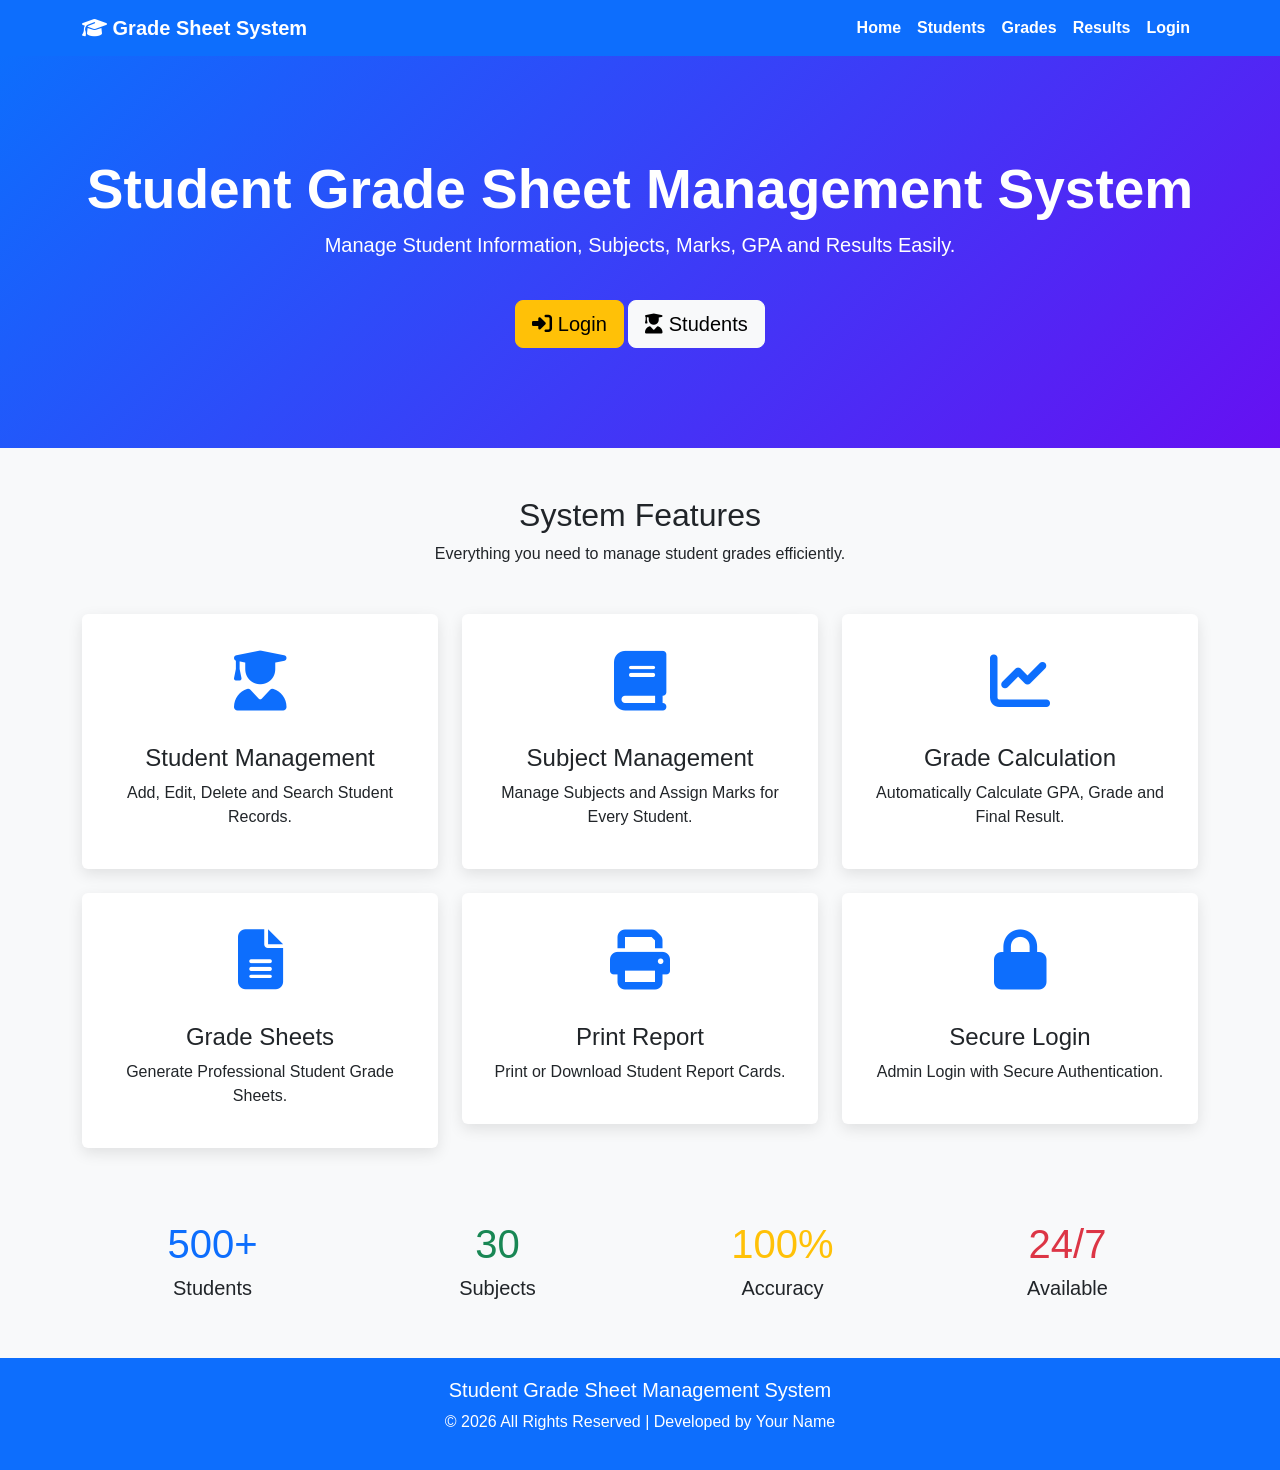
==== homepage.html @ 7509b76b "Add homepage.html" ====
<!DOCTYPE html>
<html lang="en">
<head>
    <meta charset="UTF-8">
    <meta name="viewport" content="width=device-width, initial-scale=1.0">
    <title>Student Grade Sheet Management System</title>

    <!-- Bootstrap -->
    <link href="https://cdn.jsdelivr.net/npm/bootstrap@5.3.3/dist/css/bootstrap.min.css" rel="stylesheet">

    <!-- Font Awesome -->
    <link rel="stylesheet" href="https://cdnjs.cloudflare.com/ajax/libs/font-awesome/6.6.0/css/all.min.css">

    <style>
        body{
            font-family: Arial, sans-serif;
            background:#f8f9fa;
        }

        .navbar{
            background:#0d6efd;
        }

        .navbar-brand,
        .nav-link{
            color:white !important;
            font-weight:bold;
        }

        .hero{
            background:linear-gradient(135deg,#0d6efd,#6610f2);
            color:white;
            padding:100px 0;
            text-align:center;
        }

        .hero h1{
            font-size:55px;
            font-weight:bold;
        }

        .hero p{
            font-size:20px;
        }

        .card{
            transition:.4s;
            border:none;
            box-shadow:0 5px 15px rgba(0,0,0,.1);
        }

        .card:hover{
            transform:translateY(-10px);
        }

        .icon{
            font-size:60px;
            color:#0d6efd;
        }

        footer{
            background:#0d6efd;
            color:white;
            padding:20px;
            margin-top:50px;
        }
    </style>

</head>
<body>

<!-- Navbar -->

<nav class="navbar navbar-expand-lg">
<div class="container">

<a class="navbar-brand" href="#">
<i class="fas fa-graduation-cap"></i>
Grade Sheet System
</a>

<button class="navbar-toggler bg-light" data-bs-toggle="collapse" data-bs-target="#menu">
<span class="navbar-toggler-icon"></span>
</button>

<div class="collapse navbar-collapse" id="menu">

<ul class="navbar-nav ms-auto">

<li class="nav-item">
<a class="nav-link" href="#">Home</a>
</li>

<li class="nav-item">
<a class="nav-link" href="Student.aspx">Students</a>
</li>

<li class="nav-item">
<a class="nav-link" href="Grade.aspx">Grades</a>
</li>

<li class="nav-item">
<a class="nav-link" href="Result.aspx">Results</a>
</li>

<li class="nav-item">
<a class="nav-link" href="Login.aspx">Login</a>
</li>

</ul>

</div>

</div>
</nav>

<!-- Hero -->

<section class="hero">

<div class="container">

<h1>Student Grade Sheet Management System</h1>

<p>
Manage Student Information, Subjects, Marks, GPA and Results Easily.
</p>

<br>

<a href="Login.aspx" class="btn btn-warning btn-lg">
<i class="fas fa-sign-in-alt"></i>
Login
</a>

<a href="Student.aspx" class="btn btn-light btn-lg">
<i class="fas fa-user-graduate"></i>
Students
</a>

</div>

</section>

<!-- Features -->

<div class="container mt-5">

<div class="text-center mb-5">

<h2>System Features</h2>

<p>Everything you need to manage student grades efficiently.</p>

</div>

<div class="row">

<div class="col-md-4 mb-4">

<div class="card p-4 text-center">

<div class="icon">
<i class="fas fa-user-graduate"></i>
</div>

<h4 class="mt-3">Student Management</h4>

<p>
Add, Edit, Delete and Search Student Records.
</p>

</div>

</div>

<div class="col-md-4 mb-4">

<div class="card p-4 text-center">

<div class="icon">
<i class="fas fa-book"></i>
</div>

<h4 class="mt-3">Subject Management</h4>

<p>
Manage Subjects and Assign Marks for Every Student.
</p>

</div>

</div>

<div class="col-md-4 mb-4">

<div class="card p-4 text-center">

<div class="icon">
<i class="fas fa-chart-line"></i>
</div>

<h4 class="mt-3">Grade Calculation</h4>

<p>
Automatically Calculate GPA, Grade and Final Result.
</p>

</div>

</div>

</div>

<div class="row">

<div class="col-md-4 mb-4">

<div class="card p-4 text-center">

<div class="icon">
<i class="fas fa-file-alt"></i>
</div>

<h4 class="mt-3">Grade Sheets</h4>

<p>
Generate Professional Student Grade Sheets.
</p>

</div>

</div>

<div class="col-md-4 mb-4">

<div class="card p-4 text-center">

<div class="icon">
<i class="fas fa-print"></i>
</div>

<h4 class="mt-3">Print Report</h4>

<p>
Print or Download Student Report Cards.
</p>

</div>

</div>

<div class="col-md-4 mb-4">

<div class="card p-4 text-center">

<div class="icon">
<i class="fas fa-lock"></i>
</div>

<h4 class="mt-3">Secure Login</h4>

<p>
Admin Login with Secure Authentication.
</p>

</div>

</div>

</div>

</div>

<!-- Statistics -->

<section class="container mt-5">

<div class="row text-center">

<div class="col-md-3">
<h1 class="text-primary">500+</h1>
<h5>Students</h5>
</div>

<div class="col-md-3">
<h1 class="text-success">30</h1>
<h5>Subjects</h5>
</div>

<div class="col-md-3">
<h1 class="text-warning">100%</h1>
<h5>Accuracy</h5>
</div>

<div class="col-md-3">
<h1 class="text-danger">24/7</h1>
<h5>Available</h5>
</div>

</div>

</section>

<!-- Footer -->

<footer class="text-center">

<h5>Student Grade Sheet Management System</h5>

<p>
© 2026 All Rights Reserved | Developed by Your Name
</p>

</footer>

<script src="https://cdn.jsdelivr.net/npm/bootstrap@5.3.3/dist/js/bootstrap.bundle.min.js"></script>

</body>
</html>
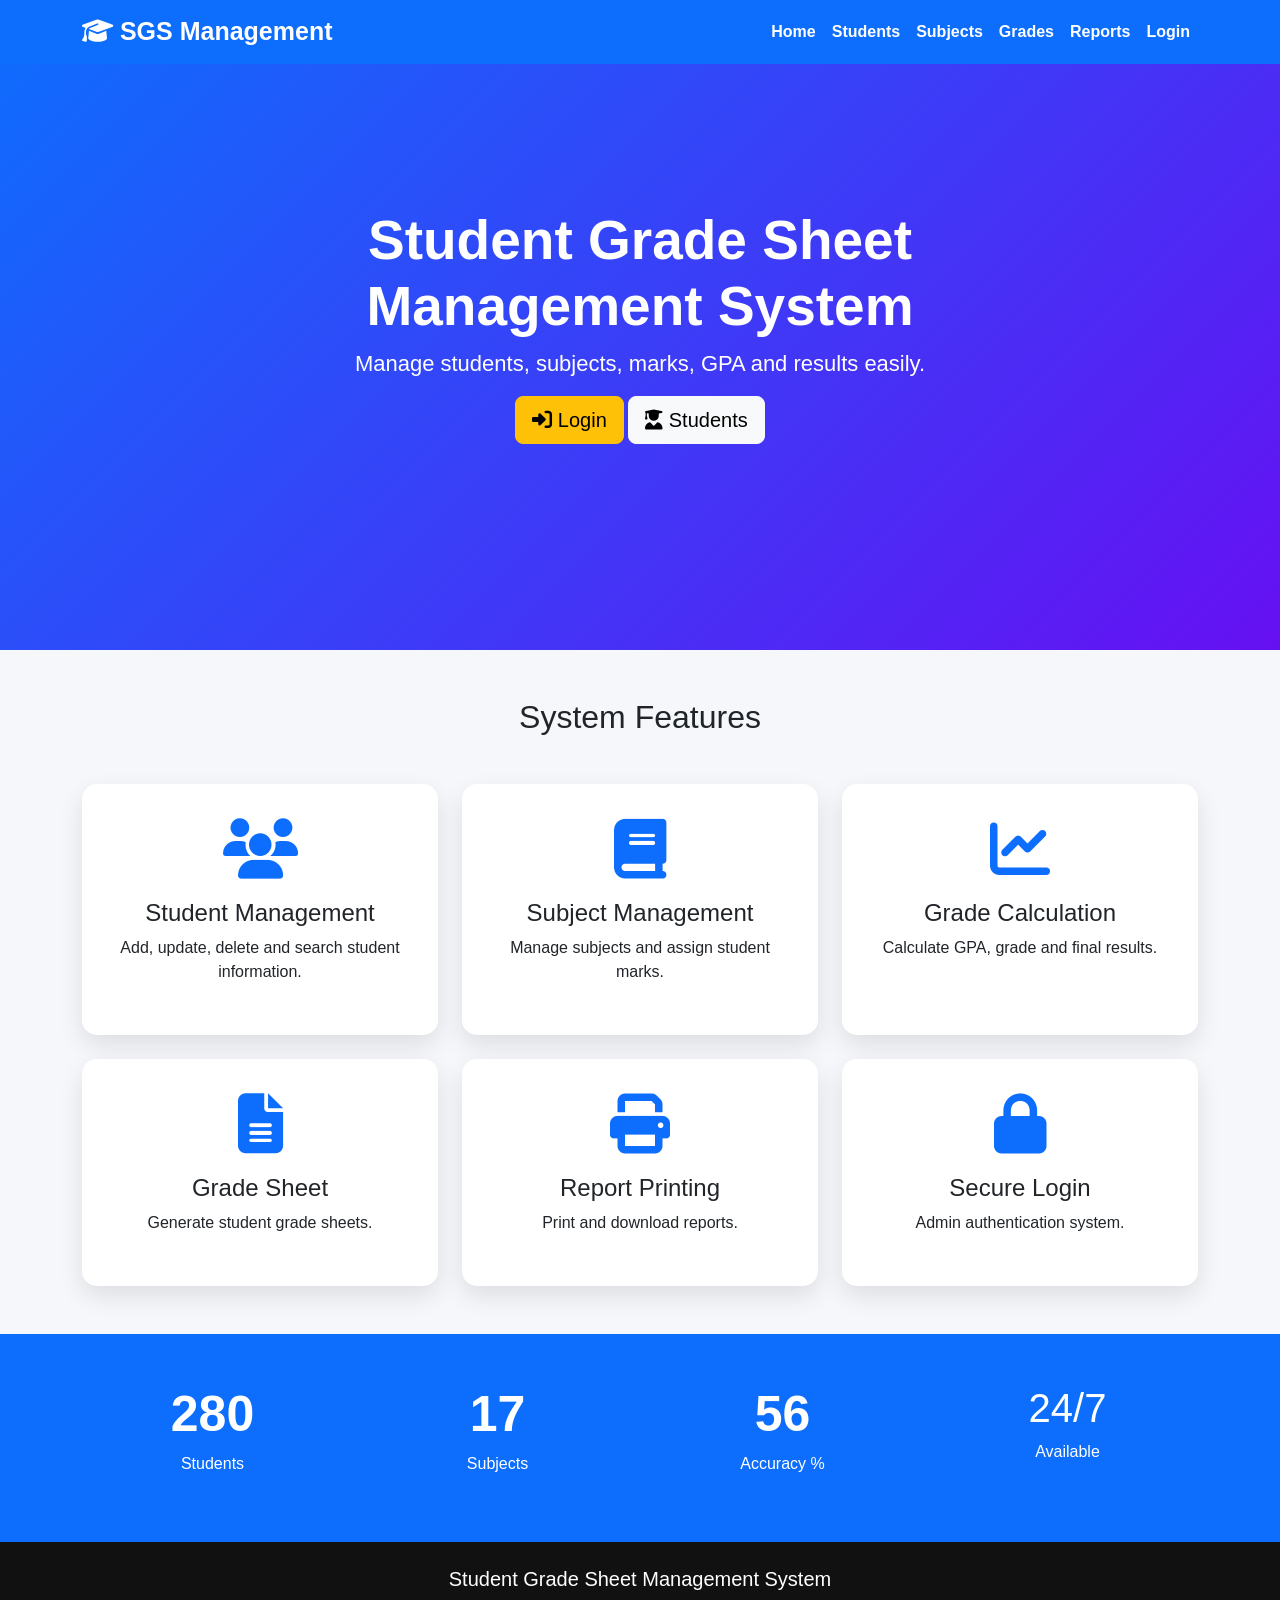
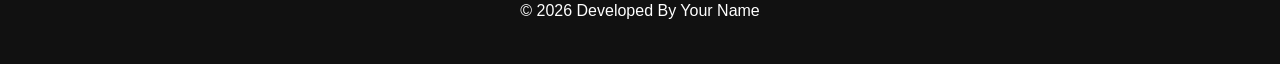
==== commit d9196696: "add script,style" ====
--- a/homepage.html
+++ b/homepage.html
@@ -1,320 +1,406 @@
 <!DOCTYPE html>
 <html lang="en">
 <head>
-    <meta charset="UTF-8">
-    <meta name="viewport" content="width=device-width, initial-scale=1.0">
-    <title>Student Grade Sheet Management System</title>
-
-    <!-- Bootstrap -->
-    <link href="https://cdn.jsdelivr.net/npm/bootstrap@5.3.3/dist/css/bootstrap.min.css" rel="stylesheet">
-
-    <!-- Font Awesome -->
-    <link rel="stylesheet" href="https://cdnjs.cloudflare.com/ajax/libs/font-awesome/6.6.0/css/all.min.css">
-
-    <style>
-        body{
-            font-family: Arial, sans-serif;
-            background:#f8f9fa;
-        }
-
-        .navbar{
-            background:#0d6efd;
-        }
-
-        .navbar-brand,
-        .nav-link{
-            color:white !important;
-            font-weight:bold;
-        }
-
-        .hero{
-            background:linear-gradient(135deg,#0d6efd,#6610f2);
-            color:white;
-            padding:100px 0;
-            text-align:center;
-        }
-
-        .hero h1{
-            font-size:55px;
-            font-weight:bold;
-        }
-
-        .hero p{
-            font-size:20px;
-        }
-
-        .card{
-            transition:.4s;
-            border:none;
-            box-shadow:0 5px 15px rgba(0,0,0,.1);
-        }
-
-        .card:hover{
-            transform:translateY(-10px);
-        }
-
-        .icon{
-            font-size:60px;
-            color:#0d6efd;
-        }
-
-        footer{
-            background:#0d6efd;
-            color:white;
-            padding:20px;
-            margin-top:50px;
-        }
-    </style>
+
+<meta charset="UTF-8">
+<meta name="viewport" content="width=device-width, initial-scale=1.0">
+
+<title>Student Grade Sheet Management System</title>
+
+<!-- Bootstrap 5 -->
+<link href="https://cdn.jsdelivr.net/npm/bootstrap@5.3.3/dist/css/bootstrap.min.css" rel="stylesheet">
+
+<!-- Font Awesome -->
+<link rel="stylesheet" href="https://cdnjs.cloudflare.com/ajax/libs/font-awesome/6.6.0/css/all.min.css">
+
+<!-- Custom CSS -->
+<link rel="stylesheet" href="style.css">
 
 </head>
+
 <body>
 
+
 <!-- Navbar -->
 
-<nav class="navbar navbar-expand-lg">
+<nav class="navbar navbar-expand-lg fixed-top">
+
 <div class="container">
 
 <a class="navbar-brand" href="#">
-<i class="fas fa-graduation-cap"></i>
-Grade Sheet System
-</a>
-
-<button class="navbar-toggler bg-light" data-bs-toggle="collapse" data-bs-target="#menu">
+<i class="fa-solid fa-graduation-cap"></i>
+SGS Management
+</a>
+
+
+<button class="navbar-toggler bg-light" 
+data-bs-toggle="collapse" 
+data-bs-target="#navbarMenu">
+
 <span class="navbar-toggler-icon"></span>
+
 </button>
 
-<div class="collapse navbar-collapse" id="menu">
+
+<div class="collapse navbar-collapse" id="navbarMenu">
 
 <ul class="navbar-nav ms-auto">
 
 <li class="nav-item">
-<a class="nav-link" href="#">Home</a>
-</li>
-
-<li class="nav-item">
-<a class="nav-link" href="Student.aspx">Students</a>
-</li>
-
-<li class="nav-item">
-<a class="nav-link" href="Grade.aspx">Grades</a>
-</li>
-
-<li class="nav-item">
-<a class="nav-link" href="Result.aspx">Results</a>
-</li>
-
-<li class="nav-item">
-<a class="nav-link" href="Login.aspx">Login</a>
-</li>
+<a class="nav-link active" href="#">
+Home
+</a>
+</li>
+
+
+<li class="nav-item">
+<a class="nav-link" href="#">
+Students
+</a>
+</li>
+
+
+<li class="nav-item">
+<a class="nav-link" href="#">
+Subjects
+</a>
+</li>
+
+
+<li class="nav-item">
+<a class="nav-link" href="#">
+Grades
+</a>
+</li>
+
+
+<li class="nav-item">
+<a class="nav-link" href="#">
+Reports
+</a>
+</li>
+
+
+<li class="nav-item">
+<a class="nav-link" href="#">
+Login
+</a>
+</li>
+
 
 </ul>
 
 </div>
 
-</div>
+
+</div>
+
 </nav>
 
-<!-- Hero -->
+
+
+
+<!-- Hero Section -->
+
 
 <section class="hero">
 
 <div class="container">
 
-<h1>Student Grade Sheet Management System</h1>
-
-<p>
-Manage Student Information, Subjects, Marks, GPA and Results Easily.
-</p>
-
+<h1>
+Student Grade Sheet 
 <br>
-
-<a href="Login.aspx" class="btn btn-warning btn-lg">
-<i class="fas fa-sign-in-alt"></i>
+Management System
+</h1>
+
+
+<p>
+Manage students, subjects, marks, GPA and results easily.
+</p>
+
+
+<button class="btn btn-warning btn-lg">
+<i class="fa-solid fa-right-to-bracket"></i>
 Login
-</a>
-
-<a href="Student.aspx" class="btn btn-light btn-lg">
-<i class="fas fa-user-graduate"></i>
+</button>
+
+
+<button class="btn btn-light btn-lg">
+<i class="fa-solid fa-user-graduate"></i>
 Students
-</a>
+</button>
+
 
 </div>
 
 </section>
 
-<!-- Features -->
-
-<div class="container mt-5">
-
-<div class="text-center mb-5">
-
-<h2>System Features</h2>
-
-<p>Everything you need to manage student grades efficiently.</p>
-
-</div>
-
-<div class="row">
-
-<div class="col-md-4 mb-4">
-
-<div class="card p-4 text-center">
-
-<div class="icon">
-<i class="fas fa-user-graduate"></i>
-</div>
-
-<h4 class="mt-3">Student Management</h4>
-
-<p>
-Add, Edit, Delete and Search Student Records.
-</p>
-
-</div>
-
-</div>
-
-<div class="col-md-4 mb-4">
-
-<div class="card p-4 text-center">
-
-<div class="icon">
-<i class="fas fa-book"></i>
-</div>
-
-<h4 class="mt-3">Subject Management</h4>
-
-<p>
-Manage Subjects and Assign Marks for Every Student.
-</p>
-
-</div>
-
-</div>
-
-<div class="col-md-4 mb-4">
-
-<div class="card p-4 text-center">
-
-<div class="icon">
-<i class="fas fa-chart-line"></i>
-</div>
-
-<h4 class="mt-3">Grade Calculation</h4>
-
-<p>
-Automatically Calculate GPA, Grade and Final Result.
-</p>
-
-</div>
-
-</div>
-
-</div>
-
-<div class="row">
-
-<div class="col-md-4 mb-4">
-
-<div class="card p-4 text-center">
-
-<div class="icon">
-<i class="fas fa-file-alt"></i>
-</div>
-
-<h4 class="mt-3">Grade Sheets</h4>
-
-<p>
-Generate Professional Student Grade Sheets.
-</p>
-
-</div>
-
-</div>
-
-<div class="col-md-4 mb-4">
-
-<div class="card p-4 text-center">
-
-<div class="icon">
-<i class="fas fa-print"></i>
-</div>
-
-<h4 class="mt-3">Print Report</h4>
-
-<p>
-Print or Download Student Report Cards.
-</p>
-
-</div>
-
-</div>
-
-<div class="col-md-4 mb-4">
-
-<div class="card p-4 text-center">
-
-<div class="icon">
-<i class="fas fa-lock"></i>
-</div>
-
-<h4 class="mt-3">Secure Login</h4>
-
-<p>
-Admin Login with Secure Authentication.
-</p>
-
-</div>
-
-</div>
-
-</div>
-
-</div>
-
-<!-- Statistics -->
-
-<section class="container mt-5">
+
+
+
+
+<!-- Feature Section -->
+
+
+<section class="container my-5">
+
+
+<h2 class="text-center mb-5">
+System Features
+</h2>
+
+
+
+<div class="row g-4">
+
+
+
+<div class="col-md-4">
+
+<div class="card-box text-center">
+
+<i class="fa-solid fa-users"></i>
+
+<h4>
+Student Management
+</h4>
+
+<p>
+Add, update, delete and search student information.
+</p>
+
+</div>
+
+</div>
+
+
+
+
+
+<div class="col-md-4">
+
+<div class="card-box text-center">
+
+<i class="fa-solid fa-book"></i>
+
+<h4>
+Subject Management
+</h4>
+
+<p>
+Manage subjects and assign student marks.
+</p>
+
+</div>
+
+</div>
+
+
+
+
+
+<div class="col-md-4">
+
+<div class="card-box text-center">
+
+<i class="fa-solid fa-chart-line"></i>
+
+<h4>
+Grade Calculation
+</h4>
+
+<p>
+Calculate GPA, grade and final results.
+</p>
+
+</div>
+
+</div>
+
+
+
+<div class="col-md-4">
+
+<div class="card-box text-center">
+
+<i class="fa-solid fa-file-lines"></i>
+
+<h4>
+Grade Sheet
+</h4>
+
+<p>
+Generate student grade sheets.
+</p>
+
+</div>
+
+</div>
+
+
+
+
+
+<div class="col-md-4">
+
+<div class="card-box text-center">
+
+<i class="fa-solid fa-print"></i>
+
+<h4>
+Report Printing
+</h4>
+
+<p>
+Print and download reports.
+</p>
+
+</div>
+
+</div>
+
+
+
+
+
+<div class="col-md-4">
+
+<div class="card-box text-center">
+
+<i class="fa-solid fa-lock"></i>
+
+<h4>
+Secure Login
+</h4>
+
+<p>
+Admin authentication system.
+</p>
+
+</div>
+
+</div>
+
+
+
+</div>
+
+
+</section>
+
+
+
+
+
+<!-- Counter -->
+
+
+<section class="counter-section">
+
+
+<div class="container">
+
 
 <div class="row text-center">
 
+
 <div class="col-md-3">
-<h1 class="text-primary">500+</h1>
-<h5>Students</h5>
-</div>
+
+<h1 class="counter">
+500
+</h1>
+
+<p>
+Students
+</p>
+
+</div>
+
+
 
 <div class="col-md-3">
-<h1 class="text-success">30</h1>
-<h5>Subjects</h5>
-</div>
+
+<h1 class="counter">
+30
+</h1>
+
+<p>
+Subjects
+</p>
+
+</div>
+
+
+
 
 <div class="col-md-3">
-<h1 class="text-warning">100%</h1>
-<h5>Accuracy</h5>
-</div>
+
+<h1 class="counter">
+100
+</h1>
+
+<p>
+Accuracy %
+</p>
+
+</div>
+
+
+
 
 <div class="col-md-3">
-<h1 class="text-danger">24/7</h1>
-<h5>Available</h5>
-</div>
-
-</div>
+
+<h1>
+24/7
+</h1>
+
+<p>
+Available
+</p>
+
+</div>
+
+
+
+</div>
+
+
+</div>
+
 
 </section>
 
+
+
+
+
 <!-- Footer -->
 
-<footer class="text-center">
-
-<h5>Student Grade Sheet Management System</h5>
-
-<p>
-© 2026 All Rights Reserved | Developed by Your Name
+<footer>
+
+<h5>
+Student Grade Sheet Management System
+</h5>
+
+<p>
+© 2026 Developed By Your Name
 </p>
 
 </footer>
 
+
+
+
+
+<!-- Bootstrap JS -->
+
 <script src="https://cdn.jsdelivr.net/npm/bootstrap@5.3.3/dist/js/bootstrap.bundle.min.js"></script>
+
+
+<!-- Custom JS -->
+
+<script src="script.js"></script>
+
 
 </body>
 </html>
--- a/style.css
+++ b/style.css
@@ -0,0 +1,165 @@
+body{
+
+font-family:'Segoe UI',sans-serif;
+background:#f5f7fb;
+
+}
+
+
+/* Navbar */
+
+.navbar{
+
+background:#0d6efd;
+
+}
+
+
+.navbar-brand{
+
+color:white!important;
+font-size:25px;
+font-weight:bold;
+
+}
+
+
+.nav-link{
+
+color:white!important;
+font-weight:600;
+
+}
+
+
+
+/* Hero */
+
+
+.hero{
+
+height:650px;
+
+display:flex;
+
+align-items:center;
+
+text-align:center;
+
+color:white;
+
+background:
+
+linear-gradient(
+135deg,
+#0d6efd,
+#6610f2
+);
+
+}
+
+
+
+.hero h1{
+
+font-size:55px;
+font-weight:800;
+
+}
+
+
+
+.hero p{
+
+font-size:22px;
+
+}
+
+
+
+
+
+/* Cards */
+
+
+.card-box{
+
+background:white;
+
+padding:35px;
+
+height:100%;
+
+border-radius:15px;
+
+box-shadow:0 10px 25px rgba(0,0,0,.1);
+
+transition:.4s;
+
+}
+
+
+
+.card-box:hover{
+
+transform:translateY(-15px);
+
+}
+
+
+
+.card-box i{
+
+font-size:60px;
+
+color:#0d6efd;
+
+margin-bottom:20px;
+
+}
+
+
+
+
+
+/* Counter */
+
+
+.counter-section{
+
+background:#0d6efd;
+
+color:white;
+
+padding:50px;
+
+}
+
+
+
+.counter{
+
+font-size:50px;
+
+font-weight:bold;
+
+}
+
+
+
+
+
+/* Footer */
+
+
+footer{
+
+background:#111;
+
+color:white;
+
+text-align:center;
+
+padding:25px;
+
+}
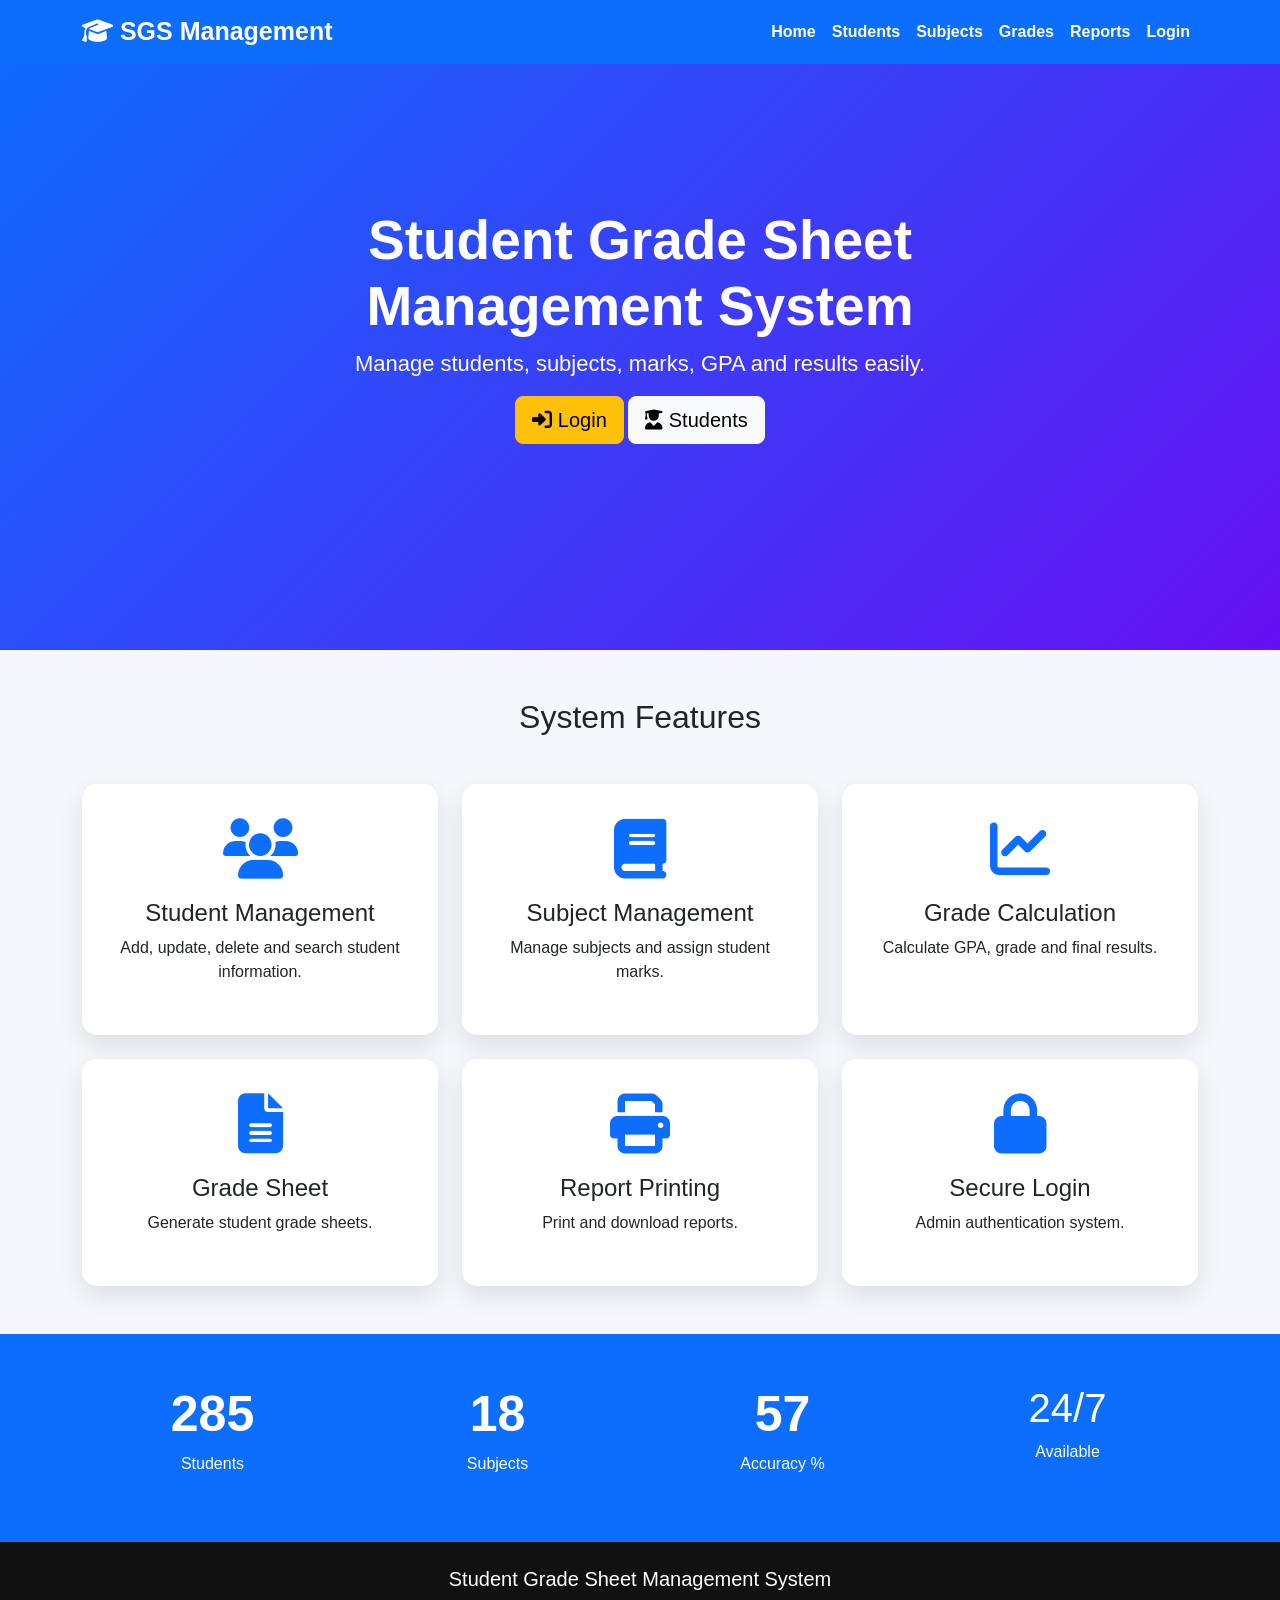
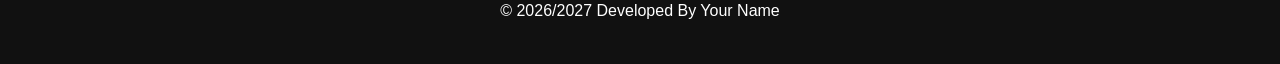
==== commit 680df1d2: "Update homepage.html" ====
--- a/homepage.html
+++ b/homepage.html
@@ -383,7 +383,7 @@
 </h5>
 
 <p>
-© 2026 Developed By Your Name
+© 2026/2027 Developed By Your Name
 </p>
 
 </footer>
@@ -403,4 +403,4 @@
 
 
 </body>
-</html>+</html>
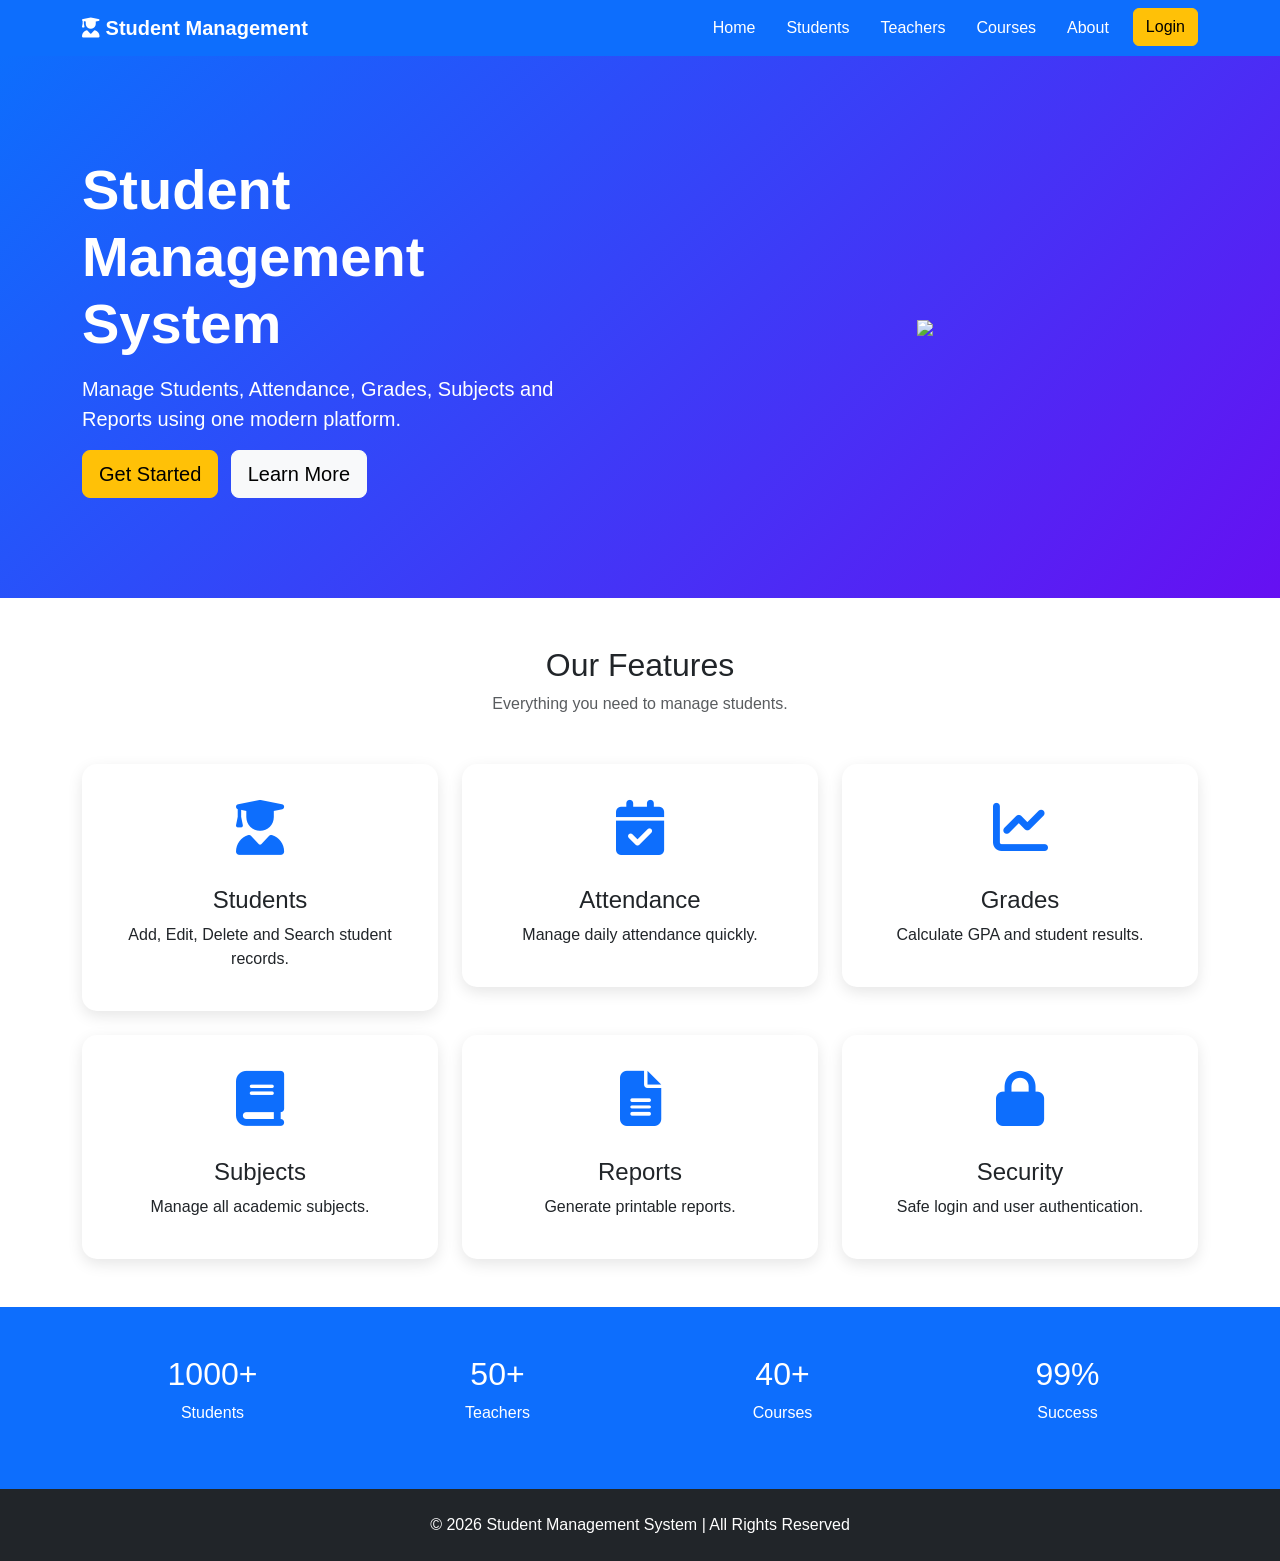
==== commit cf27b4f3: "add index.cpp" ====
--- a/homepage.html
+++ b/homepage.html
@@ -1,406 +1,447 @@
 <!DOCTYPE html>
 <html lang="en">
+
 <head>
-
-<meta charset="UTF-8">
-<meta name="viewport" content="width=device-width, initial-scale=1.0">
-
-<title>Student Grade Sheet Management System</title>
-
-<!-- Bootstrap 5 -->
-<link href="https://cdn.jsdelivr.net/npm/bootstrap@5.3.3/dist/css/bootstrap.min.css" rel="stylesheet">
-
-<!-- Font Awesome -->
-<link rel="stylesheet" href="https://cdnjs.cloudflare.com/ajax/libs/font-awesome/6.6.0/css/all.min.css">
-
-<!-- Custom CSS -->
-<link rel="stylesheet" href="style.css">
+    <meta charset="UTF-8">
+    <meta name="viewport" content="width=device-width, initial-scale=1">
+
+    <title>Student Management System</title>
+
+    <!-- Bootstrap 5 -->
+    <link href="https://cdn.jsdelivr.net/npm/bootstrap@5.3.3/dist/css/bootstrap.min.css" rel="stylesheet">
+
+    <!-- Font Awesome -->
+    <link rel="stylesheet" href="https://cdnjs.cloudflare.com/ajax/libs/font-awesome/6.7.2/css/all.min.css">
+
+    <style>
+        body {
+            font-family: Arial, sans-serif;
+        }
+
+        /* Navbar */
+
+        .navbar {
+            background: #0d6efd;
+        }
+
+        .navbar-brand {
+            color: #fff;
+            font-weight: bold;
+        }
+
+        .navbar-brand:hover {
+            color: #fff;
+        }
+
+        .nav-link {
+            color: #fff !important;
+            margin-left: 15px;
+        }
+
+        .nav-link:hover {
+            color: #ffc107 !important;
+        }
+
+        /* Hero */
+
+        .hero {
+            background: linear-gradient(135deg, #0d6efd, #6610f2);
+            color: white;
+            padding: 100px 0;
+        }
+
+        .hero h1 {
+            font-weight: bold;
+        }
+
+        .hero img {
+            max-width: 100%;
+        }
+
+        /* Cards */
+
+        .feature-card {
+            border: none;
+            transition: .3s;
+            border-radius: 15px;
+            box-shadow: 0 5px 15px rgba(0, 0, 0, .1);
+        }
+
+        .feature-card:hover {
+            transform: translateY(-10px);
+        }
+
+        .icon {
+            font-size: 55px;
+            color: #0d6efd;
+        }
+
+        /* Statistics */
+
+        .stats {
+            background: #0d6efd;
+            color: white;
+        }
+
+        /* Footer */
+
+        footer {
+            background: #212529;
+            color: white;
+        }
+    </style>
 
 </head>
 
 <body>
 
-
-<!-- Navbar -->
-
-<nav class="navbar navbar-expand-lg fixed-top">
-
-<div class="container">
-
-<a class="navbar-brand" href="#">
-<i class="fa-solid fa-graduation-cap"></i>
-SGS Management
-</a>
-
-
-<button class="navbar-toggler bg-light" 
-data-bs-toggle="collapse" 
-data-bs-target="#navbarMenu">
-
-<span class="navbar-toggler-icon"></span>
-
-</button>
-
-
-<div class="collapse navbar-collapse" id="navbarMenu">
-
-<ul class="navbar-nav ms-auto">
-
-<li class="nav-item">
-<a class="nav-link active" href="#">
-Home
-</a>
-</li>
-
-
-<li class="nav-item">
-<a class="nav-link" href="#">
-Students
-</a>
-</li>
-
-
-<li class="nav-item">
-<a class="nav-link" href="#">
-Subjects
-</a>
-</li>
-
-
-<li class="nav-item">
-<a class="nav-link" href="#">
-Grades
-</a>
-</li>
-
-
-<li class="nav-item">
-<a class="nav-link" href="#">
-Reports
-</a>
-</li>
-
-
-<li class="nav-item">
-<a class="nav-link" href="#">
-Login
-</a>
-</li>
-
-
-</ul>
-
-</div>
-
-
-</div>
-
-</nav>
-
-
-
-
-<!-- Hero Section -->
-
-
-<section class="hero">
-
-<div class="container">
-
-<h1>
-Student Grade Sheet 
-<br>
-Management System
-</h1>
-
-
-<p>
-Manage students, subjects, marks, GPA and results easily.
-</p>
-
-
-<button class="btn btn-warning btn-lg">
-<i class="fa-solid fa-right-to-bracket"></i>
-Login
-</button>
-
-
-<button class="btn btn-light btn-lg">
-<i class="fa-solid fa-user-graduate"></i>
-Students
-</button>
-
-
-</div>
-
-</section>
-
-
-
-
-
-<!-- Feature Section -->
-
-
-<section class="container my-5">
-
-
-<h2 class="text-center mb-5">
-System Features
-</h2>
-
-
-
-<div class="row g-4">
-
-
-
-<div class="col-md-4">
-
-<div class="card-box text-center">
-
-<i class="fa-solid fa-users"></i>
-
-<h4>
-Student Management
-</h4>
-
-<p>
-Add, update, delete and search student information.
-</p>
-
-</div>
-
-</div>
-
-
-
-
-
-<div class="col-md-4">
-
-<div class="card-box text-center">
-
-<i class="fa-solid fa-book"></i>
-
-<h4>
-Subject Management
-</h4>
-
-<p>
-Manage subjects and assign student marks.
-</p>
-
-</div>
-
-</div>
-
-
-
-
-
-<div class="col-md-4">
-
-<div class="card-box text-center">
-
-<i class="fa-solid fa-chart-line"></i>
-
-<h4>
-Grade Calculation
-</h4>
-
-<p>
-Calculate GPA, grade and final results.
-</p>
-
-</div>
-
-</div>
-
-
-
-<div class="col-md-4">
-
-<div class="card-box text-center">
-
-<i class="fa-solid fa-file-lines"></i>
-
-<h4>
-Grade Sheet
-</h4>
-
-<p>
-Generate student grade sheets.
-</p>
-
-</div>
-
-</div>
-
-
-
-
-
-<div class="col-md-4">
-
-<div class="card-box text-center">
-
-<i class="fa-solid fa-print"></i>
-
-<h4>
-Report Printing
-</h4>
-
-<p>
-Print and download reports.
-</p>
-
-</div>
-
-</div>
-
-
-
-
-
-<div class="col-md-4">
-
-<div class="card-box text-center">
-
-<i class="fa-solid fa-lock"></i>
-
-<h4>
-Secure Login
-</h4>
-
-<p>
-Admin authentication system.
-</p>
-
-</div>
-
-</div>
-
-
-
-</div>
-
-
-</section>
-
-
-
-
-
-<!-- Counter -->
-
-
-<section class="counter-section">
-
-
-<div class="container">
-
-
-<div class="row text-center">
-
-
-<div class="col-md-3">
-
-<h1 class="counter">
-500
-</h1>
-
-<p>
-Students
-</p>
-
-</div>
-
-
-
-<div class="col-md-3">
-
-<h1 class="counter">
-30
-</h1>
-
-<p>
-Subjects
-</p>
-
-</div>
-
-
-
-
-<div class="col-md-3">
-
-<h1 class="counter">
-100
-</h1>
-
-<p>
-Accuracy %
-</p>
-
-</div>
-
-
-
-
-<div class="col-md-3">
-
-<h1>
-24/7
-</h1>
-
-<p>
-Available
-</p>
-
-</div>
-
-
-
-</div>
-
-
-</div>
-
-
-</section>
-
-
-
-
-
-<!-- Footer -->
-
-<footer>
-
-<h5>
-Student Grade Sheet Management System
-</h5>
-
-<p>
-© 2026/2027 Developed By Your Name
-</p>
-
-</footer>
-
-
-
-
-
-<!-- Bootstrap JS -->
-
-<script src="https://cdn.jsdelivr.net/npm/bootstrap@5.3.3/dist/js/bootstrap.bundle.min.js"></script>
-
-
-<!-- Custom JS -->
-
-<script src="script.js"></script>
-
+    <!-- Navbar -->
+
+    <nav class="navbar navbar-expand-lg">
+
+        <div class="container">
+
+            <a class="navbar-brand" href="#">
+                <i class="fa-solid fa-user-graduate"></i>
+                Student Management
+            </a>
+
+            <button class="navbar-toggler bg-light" type="button" data-bs-toggle="collapse" data-bs-target="#menu">
+
+                <span class="navbar-toggler-icon"></span>
+
+            </button>
+
+            <div class="collapse navbar-collapse" id="menu">
+
+                <ul class="navbar-nav ms-auto">
+
+                    <li class="nav-item">
+                        <a class="nav-link" href="#">Home</a>
+                    </li>
+
+                    <li class="nav-item">
+                        <a class="nav-link" href="#">Students</a>
+                    </li>
+
+                    <li class="nav-item">
+                        <a class="nav-link" href="#">Teachers</a>
+                    </li>
+
+                    <li class="nav-item">
+                        <a class="nav-link" href="#">Courses</a>
+                    </li>
+
+                    <li class="nav-item">
+                        <a class="nav-link" href="#">About</a>
+                    </li>
+
+                    <li class="nav-item">
+                        <a class="btn btn-warning ms-lg-3 mt-2 mt-lg-0" href="#">
+                            Login
+                        </a>
+                    </li>
+
+                </ul>
+
+            </div>
+
+        </div>
+
+    </nav>
+
+    <!-- Hero -->
+
+    <section class="hero">
+
+        <div class="container">
+
+            <div class="row align-items-center">
+
+                <div class="col-lg-6 text-center text-lg-start">
+
+                    <h1 class="display-4">
+                        Student Management System
+                    </h1>
+
+                    <p class="lead mt-3">
+
+                        Manage Students, Attendance, Grades, Subjects and Reports using one modern platform.
+
+                    </p>
+
+                    <a href="#" class="btn btn-warning btn-lg me-2">
+
+                        Get Started
+
+                    </a>
+
+                    <a href="#" class="btn btn-light btn-lg">
+
+                        Learn More
+
+                    </a>
+
+                </div>
+
+                <div class="col-lg-6 text-center mt-5 mt-lg-0">
+
+                    <img src="https://cdn-icons-png.flaticon.com/512/3135/3135755.png" class="img-fluid" width="400">
+
+                </div>
+
+            </div>
+
+        </div>
+
+    </section>
+
+    <!-- Features -->
+
+    <section class="py-5">
+
+        <div class="container">
+
+            <div class="text-center mb-5">
+
+                <h2>Our Features</h2>
+
+                <p class="text-muted">
+
+                    Everything you need to manage students.
+
+                </p>
+
+            </div>
+
+            <div class="row g-4">
+
+                <div class="col-md-6 col-lg-4">
+
+                    <div class="card feature-card p-4 text-center">
+
+                        <div class="icon">
+
+                            <i class="fas fa-user-graduate"></i>
+
+                        </div>
+
+                        <h4 class="mt-3">
+
+                            Students
+
+                        </h4>
+
+                        <p>
+
+                            Add, Edit, Delete and Search student records.
+
+                        </p>
+
+                    </div>
+
+                </div>
+
+                <div class="col-md-6 col-lg-4">
+
+                    <div class="card feature-card p-4 text-center">
+
+                        <div class="icon">
+
+                            <i class="fas fa-calendar-check"></i>
+
+                        </div>
+
+                        <h4 class="mt-3">
+
+                            Attendance
+
+                        </h4>
+
+                        <p>
+
+                            Manage daily attendance quickly.
+
+                        </p>
+
+                    </div>
+
+                </div>
+
+                <div class="col-md-6 col-lg-4">
+
+                    <div class="card feature-card p-4 text-center">
+
+                        <div class="icon">
+
+                            <i class="fas fa-chart-line"></i>
+
+                        </div>
+
+                        <h4 class="mt-3">
+
+                            Grades
+
+                        </h4>
+
+                        <p>
+
+                            Calculate GPA and student results.
+
+                        </p>
+
+                    </div>
+
+                </div>
+
+                <div class="col-md-6 col-lg-4">
+
+                    <div class="card feature-card p-4 text-center">
+
+                        <div class="icon">
+
+                            <i class="fas fa-book"></i>
+
+                        </div>
+
+                        <h4 class="mt-3">
+
+                            Subjects
+
+                        </h4>
+
+                        <p>
+
+                            Manage all academic subjects.
+
+                        </p>
+
+                    </div>
+
+                </div>
+
+                <div class="col-md-6 col-lg-4">
+
+                    <div class="card feature-card p-4 text-center">
+
+                        <div class="icon">
+
+                            <i class="fas fa-file-alt"></i>
+
+                        </div>
+
+                        <h4 class="mt-3">
+
+                            Reports
+
+                        </h4>
+
+                        <p>
+
+                            Generate printable reports.
+
+                        </p>
+
+                    </div>
+
+                </div>
+
+                <div class="col-md-6 col-lg-4">
+
+                    <div class="card feature-card p-4 text-center">
+
+                        <div class="icon">
+
+                            <i class="fas fa-lock"></i>
+
+                        </div>
+
+                        <h4 class="mt-3">
+
+                            Security
+
+                        </h4>
+
+                        <p>
+
+                            Safe login and user authentication.
+
+                        </p>
+
+                    </div>
+
+                </div>
+
+            </div>
+
+        </div>
+
+    </section>
+
+    <!-- Statistics -->
+
+    <section class="stats py-5">
+
+        <div class="container">
+
+            <div class="row text-center">
+
+                <div class="col-6 col-md-3">
+
+                    <h2>1000+</h2>
+
+                    <p>Students</p>
+
+                </div>
+
+                <div class="col-6 col-md-3">
+
+                    <h2>50+</h2>
+
+                    <p>Teachers</p>
+
+                </div>
+
+                <div class="col-6 col-md-3">
+
+                    <h2>40+</h2>
+
+                    <p>Courses</p>
+
+                </div>
+
+                <div class="col-6 col-md-3">
+
+                    <h2>99%</h2>
+
+                    <p>Success</p>
+
+                </div>
+
+            </div>
+
+        </div>
+
+    </section>
+
+    <!-- Footer -->
+
+    <footer class="text-center py-4">
+
+        <div class="container">
+
+            <p class="mb-0">
+
+                © 2026 Student Management System | All Rights Reserved
+
+            </p>
+
+        </div>
+
+    </footer>
+
+    <script src="https://cdn.jsdelivr.net/npm/bootstrap@5.3.3/dist/js/bootstrap.bundle.min.js"></script>
 
 </body>
-</html>
+
+</html>
